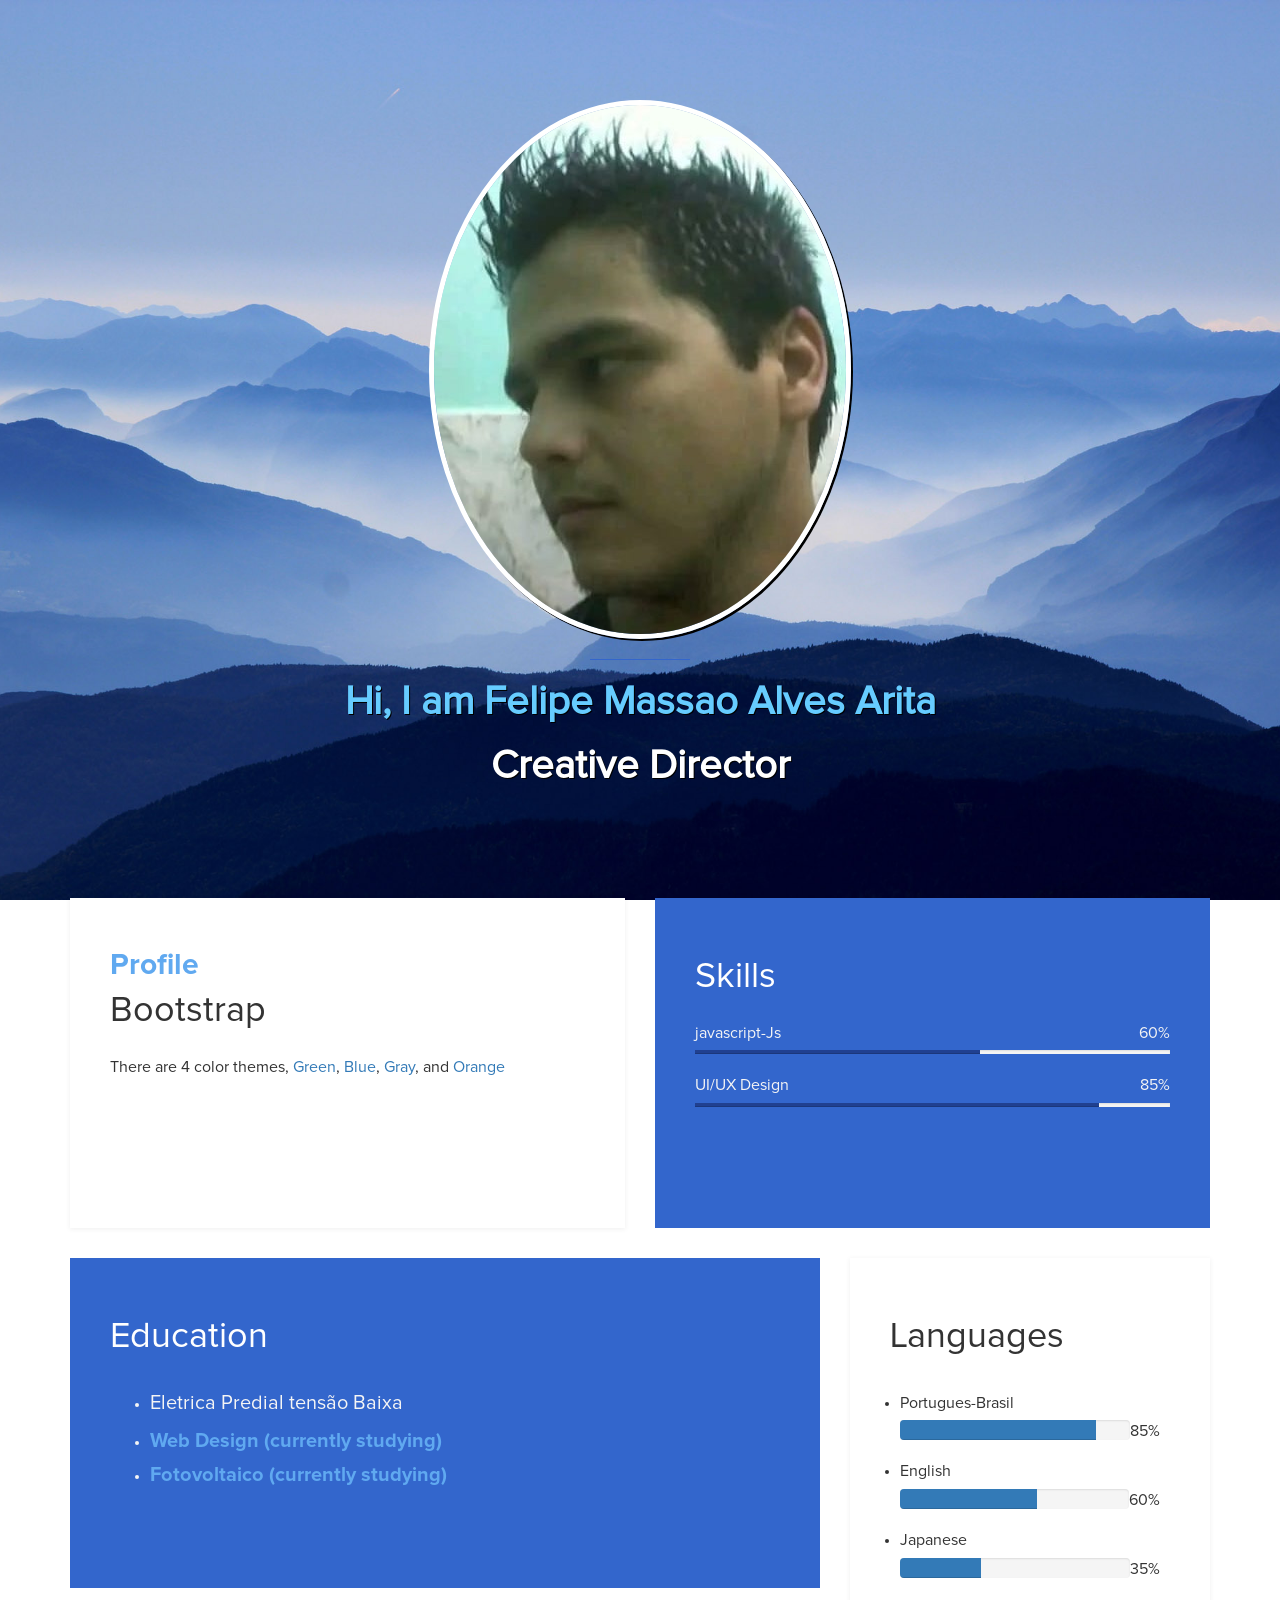
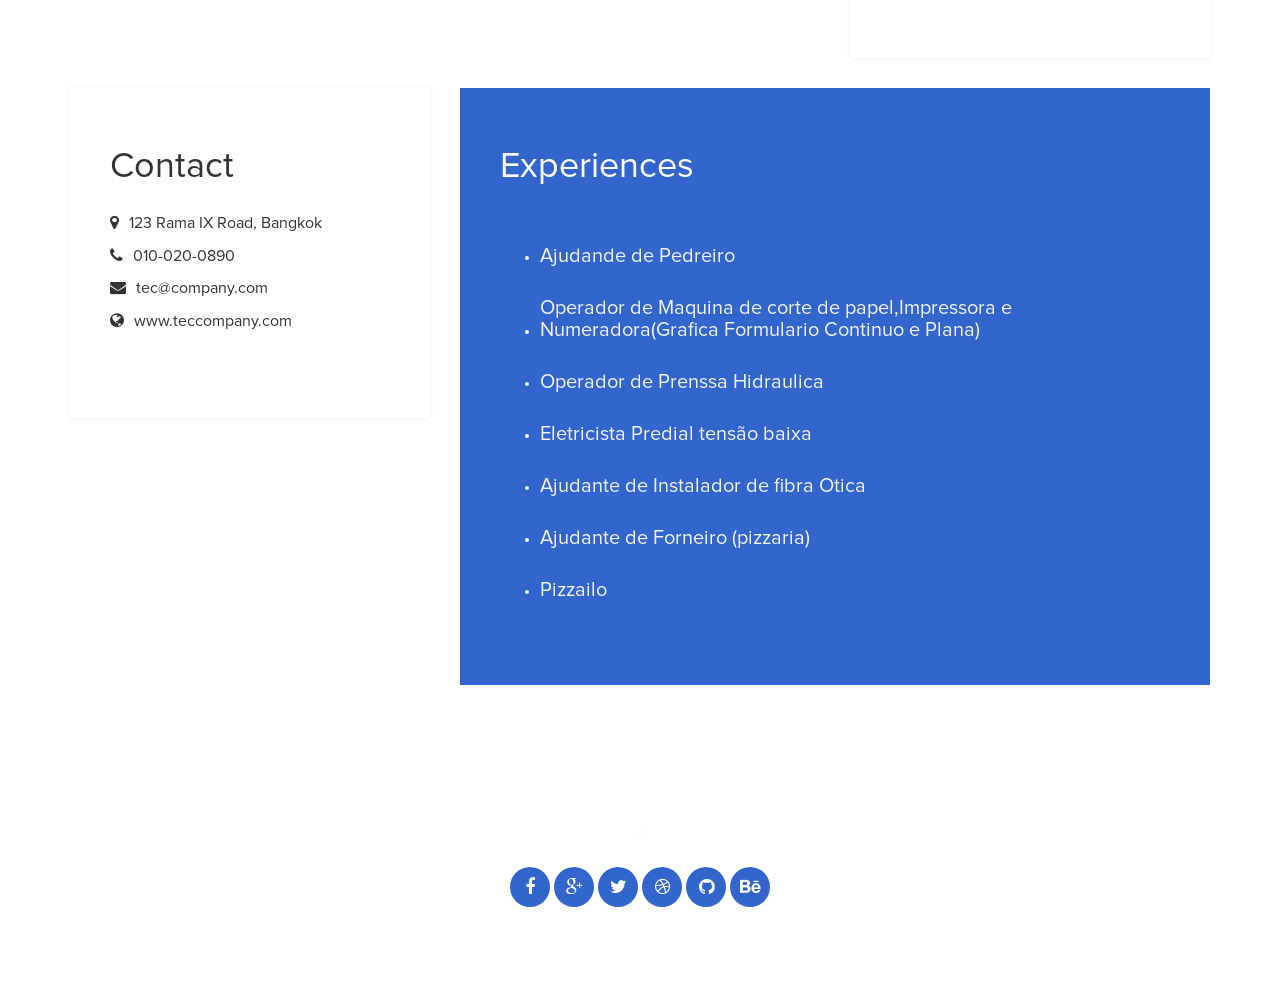
==== index.html @ 2ce12a71 "provaa" ====
<!DOCTYPE html>
<html lang="en">

<head>
	<meta charset="utf-8">
	<title>Prova</title>
	<meta http-equiv="X-UA-Compatible" content="IE=Edge">
	<meta name="viewport" content="width=device-width, initial-scale=1">
	<meta name="keywords" content="">
	<meta name="description" content="">
	
	<!-- stylesheet css -->
	<link rel="stylesheet" href="css/bootstrap.min.css">
	<link rel="stylesheet" href="css/font-awesome.min.css">
	<link rel="stylesheet" href="css/templatemo-blue.css">
</head>

<body data-spy="scroll" data-target=".navbar-collapse">

	<!-- preloader section -->
	<div class="preloader">
		<div class="sk-spinner sk-spinner-wordpress">
			<span class="sk-inner-circle"></span>
		</div>
	</div>

	<!-- header section -->
	<header>
		<div class="container">
			<div class="row">
				<div class="col-md-12 col-sm-12">
					<img src="images/soto1.jpeg" class="img-responsive img-circle tm-border"
						alt="">
					<hr>
					<h1 class="tm-title bold shadow">Hi, I am Felipe Massao Alves Arita</h1>
					<h1 class="white bold shadow">Creative Director</h1>
				</div>
			</div>
		</div>
	</header>

	<!-- about and skills section -->
	<section class="container">
		<div class="row">
			<div class="col-md-6 col-sm-12">
				<div class="about">
					<h3 class="accent">Profile</h3>
					<h2>Bootstrap</h2>
					<p>There are 4 color themes, <a href="index-green.html">Green</a>, <a href="index.html">Blue</a>, <a
							href="index-gray.html">Gray</a>, and <a href="index-orange.html">Orange</a></p>
				</div>
			</div>
			<div class="col-md-6 col-sm-12">
				<div class="skills">
					<h2 class="white">Skills</h2>
					<strong>javascript-Js</strong>
					<span class="pull-right">60%</span>
					<div class="progress">
						<div class="progress-bar progress-bar-primary" role="progressbar" aria-valuenow="60"
							aria-valuemin="0" aria-valuemax="100" style="width: 60%;"></div>
					</div>
					<strong>UI/UX Design</strong>
					<span class="pull-right">85%</span>
					<div class="progress">
						<div class="progress-bar progress-bar-primary" role="progressbar" aria-valuenow="85"
							aria-valuemin="0" aria-valuemax="100" style="width: 85%;"></div>
					</div>

				</div>
			</div>
		</div>
	</section>

	<!-- education and languages -->
	<section class="container">
		<div class="row">
			<div class="col-md-8 col-sm-12">
				<div class="education">
					<h2 class="white">Education</h2>
					<div class="education-content">
						<ul><li>
						<div class="education-school">
							<h5>Eletrica Predial tensão Baixa</h5><span></span>
						</div></li>
						<li><h5 class="education-title accent">Web Design (currently studying)</h5></li>
						<li><h5 class="education-title accent">Fotovoltaico (currently studying)</h5></li>
						
					</ul>
					</div>
				</div>
			</div>
			<div class="col-md-4 col-sm-12">
				<div class="languages">
					<h2>Languages</h2>
					<ul>
						<li>Portugues-Brasil</li>
						<span class="pull-right">85%</span>
						<div class="progress">
							<div class="progress-bar progress-bar-primary" role="progressbar" aria-valuenow="85"
								aria-valuemin="0" aria-valuemax="100" style="width: 85%;"></div>
						</div>
						<li>English </li>
						<span class="pull-right">60%</span>
						<div class="progress">
							<div class="progress-bar progress-bar-primary" role="progressbar" aria-valuenow="60"
								aria-valuemin="0" aria-valuemax="100" style="width: 60%;"></div>
						</div>
						<li>Japanese</li>
						<span class="pull-right">35%</span>
						<div class="progress">
							<div class="progress-bar progress-bar-primary" role="progressbar" aria-valuenow="35"
								aria-valuemin="0" aria-valuemax="100" style="width: 35%;"></div>
						</div>
					</ul>
				</div>
			</div>
		</div>
	</section>

	<!-- contact and experience -->
	<section class="container">
		<div class="row">
			<div class="col-md-4 col-sm-12">
				<div class="contact">
					<h2>Contact</h2>
					<p><i class="fa fa-map-marker"></i> 123 Rama IX Road, Bangkok</p>
					<p><i class="fa fa-phone"></i> 010-020-0890</p>
					<p><i class="fa fa-envelope"></i> tec@company.com</p>
					<p><i class="fa fa-globe"></i> www.teccompany.com</p>
				</div>
			</div>
			<div class="col-md-8 col-sm-12">
				<div class="experience">
					<h2 class="white">Experiences</h2>
					<div class="experience-content">
						<span></span>
						<ul>
							<li>
								<h5>
									<p class="education-description">Ajudande de Pedreiro</p>
								</h5>
							</li>

							<li>
								<h5>
									<p class="education-description">Operador de Maquina de corte de papel,Impressora e Numeradora(Grafica Formulario
										Continuo e Plana)</p>
								</h5>
							</li>
							<li>
								<h5>
									<p class="education-description">Operador de Prenssa Hidraulica </p>
								</h5>
							</li>
							
							<li>
								<h5>
									<p class="education-description">Eletricista Predial tensão baixa</p>
								</h5>
							</li>

							<li>
								<h5>
									<p class="education-description">Ajudante de Instalador de fibra Otica</p>
								</h5>
							</li>
							
							<li>
								<h5>
									<p class="education-description">Ajudante de Forneiro (pizzaria)</p>
								</h5>
							</li>
							<li>
								<h5>
									<p class="education-description">Pizzailo</p>
								</h5>
							</li>

						</ul>

					</div>
				</div>
			</div>
		</div>
	</section>

	<!-- footer section -->
	<footer>
		<div class="container">
			<div class="row">
				<div class="col-md-12 col-sm-12">
					<p> &copy;</p>
					<ul class="social-icons">
						<li><a href="#" class="fa fa-facebook"></a></li>
						<li><a href="#" class="fa fa-google-plus"></a></li>
						<li><a href="#" class="fa fa-twitter"></a></li>
						<li><a href="#" class="fa fa-dribbble"></a></li>
						<li><a href="#" class="fa fa-github"></a></li>
						<li><a href="#" class="fa fa-behance"></a></li>
					</ul>
				</div>
			</div>
		</div>
	</footer>

	<!-- javascript js -->
	<script src="js/jquery.js"></script>
	<script src="js/bootstrap.min.js"></script>
	<script src="js/jquery.backstretch.min.js"></script>
	<script src="js/custom.js"></script>

</body>

</html>
---- css/templatemo-blue.css ----
html, body {
  margin:0;border:0;padding:0;
  font-size:16px;
  font-family:'Proxima';
  overflow-x:hidden;
  position: relative;
  vertical-align: baseline;
}
img-responsive img-circle tm-border
html {
    -webkit-font-smoothing: antialiased;
}

h1 {font-size:40px;}
h2 {font-size:36px;}
h3 {font-size:30px;}
h4 {font-size:24px;}
h5 {font-size:20px;}
h6 {font-size:18px;}

h2 {
  padding-bottom: 14px;
}

.accent {
  font-family: 'Proxima Bold';
  line-height: 14px;
  color: #60A9F0;
}

.bold {
	font-weight: bold;
}

.tm-border {
	border: 5px solid #fff;
	box-shadow: 2px 2px #000;
}

.shadow {
	text-shadow: 1px 1px #000;
}

.tm-title {
	color: #66CCFF;
}

.white {
  color: #fff;
}

.about,.skills,
.education,.languages,
.contact, .experience {
  padding: 40px;
  min-height: 330px;
}

.education, .languages,
.contact, .experience {
  margin-top: 30px;
}

@font-face {
    font-family: 'Proxima';
    src: url(../fonts/ProximaNova-Regular.otf);
}

@font-face {
    font-family: 'Proxima Bold';
    src: url(../fonts/ProximaNova-Bold.otf);
}

/* preloader section */
.preloader {
  position: fixed;
  top: 0;
  left: 0;
   width: 100%;
  height: 100%;
   z-index: 99999;
   display: -webkit-flex;
    display: -ms-flexbox;
   display: flex;
   -webkit-flex-flow: row nowrap;
   -ms-flex-flow: row nowrap;
    flex-flow: row nowrap;
     -webkit-justify-content: center;
    -ms-flex-pack: center;
    justify-content: center;
    -webkit-align-items: center;
     -ms-flex-align: center;
     align-items: center;
    background: none repeat scroll 0 0 #fff;
  background: none repeat scroll 0 0 #f9f9f9;
}
.sk-spinner-wordpress.sk-spinner {
  background-color: #3366CC;
  width: 30px;
  height: 30px;
  border-radius: 30px;
  position: relative;
  -webkit-animation: sk-innerCircle 1s linear infinite;
          animation: sk-innerCircle 1s linear infinite; }
.sk-spinner-wordpress .sk-inner-circle {
  display: block;
  background-color: #fff;
  width: 8px;
  height: 8px;
  position: absolute;
  border-radius: 8px;
  top: 5px;
  left: 5px; }

@-webkit-keyframes sk-innerCircle {
  0% {
    -webkit-transform: rotate(0);
            transform: rotate(0); }

  100% {
    -webkit-transform: rotate(360deg);
            transform: rotate(360deg); } }

@keyframes sk-innerCircle {
  0% {
    -webkit-transform: rotate(0);
            transform: rotate(0); }

  100% {
    -webkit-transform: rotate(360deg);
            transform: rotate(360deg); } }

/* header section */
header {
  text-align: center;
  min-height: 100px;
  overflow: hidden;
  position: relative;
  padding-top: 100px;
  padding-bottom: 100px;
}
header img {
  display: inline-block !important;
}
header h2 {
  padding-top: 40px;
}
header hr {
  border-color: #3366CC;
  width: 100px;
}

/* about section */
.about {
  background: #fff;
  box-shadow: 0px 1px 5px rgba(50,50,50,0.08);
}

/* skills section */
.skills {
  background: #3366CC;
  color: #f5f5f5;
}
.skills .progress {
  border-radius: 0px;
  height: 4px;
}
.skills .progress .progress-bar-primary {
  background: #204090;
}
.skills strong {
  display: inline-block;
  font-weight: normal;
  padding-bottom: 6px;
}

/* education section */
.education {
  background: #3366CC;
  color: #f5f5f5;
}
.education .education-content {
  padding-bottom: 14px;
}
.education h5 {
  display: inline-block;
}
.education span {
  padding-right: 10px;
  padding-left: 20px;
}

/* languages section */
.languages {
  background: #fff;
 box-shadow: 0px 1px 5px rgba(50,50,50,0.08);
}
.languages ul {
  padding: 10px;
}
.languages ul li {
  padding-bottom: 6px;
}

/* contact section */
.contact {
  background: #fff;
 box-shadow: 0px 1px 5px rgba(50,50,50,0.08);
}
.contact .fa {
  padding-right: 6px;
}

/* experience section */
.experience {
  background: #3366CC;
  color: #f5f5f5;
}
.experience .experience-content {
  padding-bottom: 14px;
}
.experience h5 {
  display: inline-block;
}
.experience span {
  padding-right: 10px;
  padding-left: 20px;
}

/* footer section */
footer {
  color: #f9f9f9;
  text-align: center;
  padding-top: 140px;
  padding-bottom: 100px;
}

/* social icon section */
.social-icons {
  padding: 0;
  margin: 0;
}
.social-icons li {
  display: inline-block;
  list-style: none;
}
.social-icons li a {
  background: #3366CC;
  border-radius: 50%;
  color: #fff;
  text-decoration: none;
  font-size: 18px;
  width: 40px;
  height: 40px;
  line-height: 40px;
  text-align: center;
  transition: all 0.4s ease-in;
  position: relative;
  bottom: 10px;
  top: 10px;
}
.social-icons li a:hover {
  background: #202020;
  color: #fff;
}

@media ( max-width: 980px ) {
  .skills {
    margin-top: 30px;
  }
}

@media ( max-width: 360px ) {
  header h1 {
    font-size: 30px;
  }
  .about h2 {
    font-size: 24px;
  }
  .education h4,
  .experience h4 {
    font-size: 20px;
  }
}
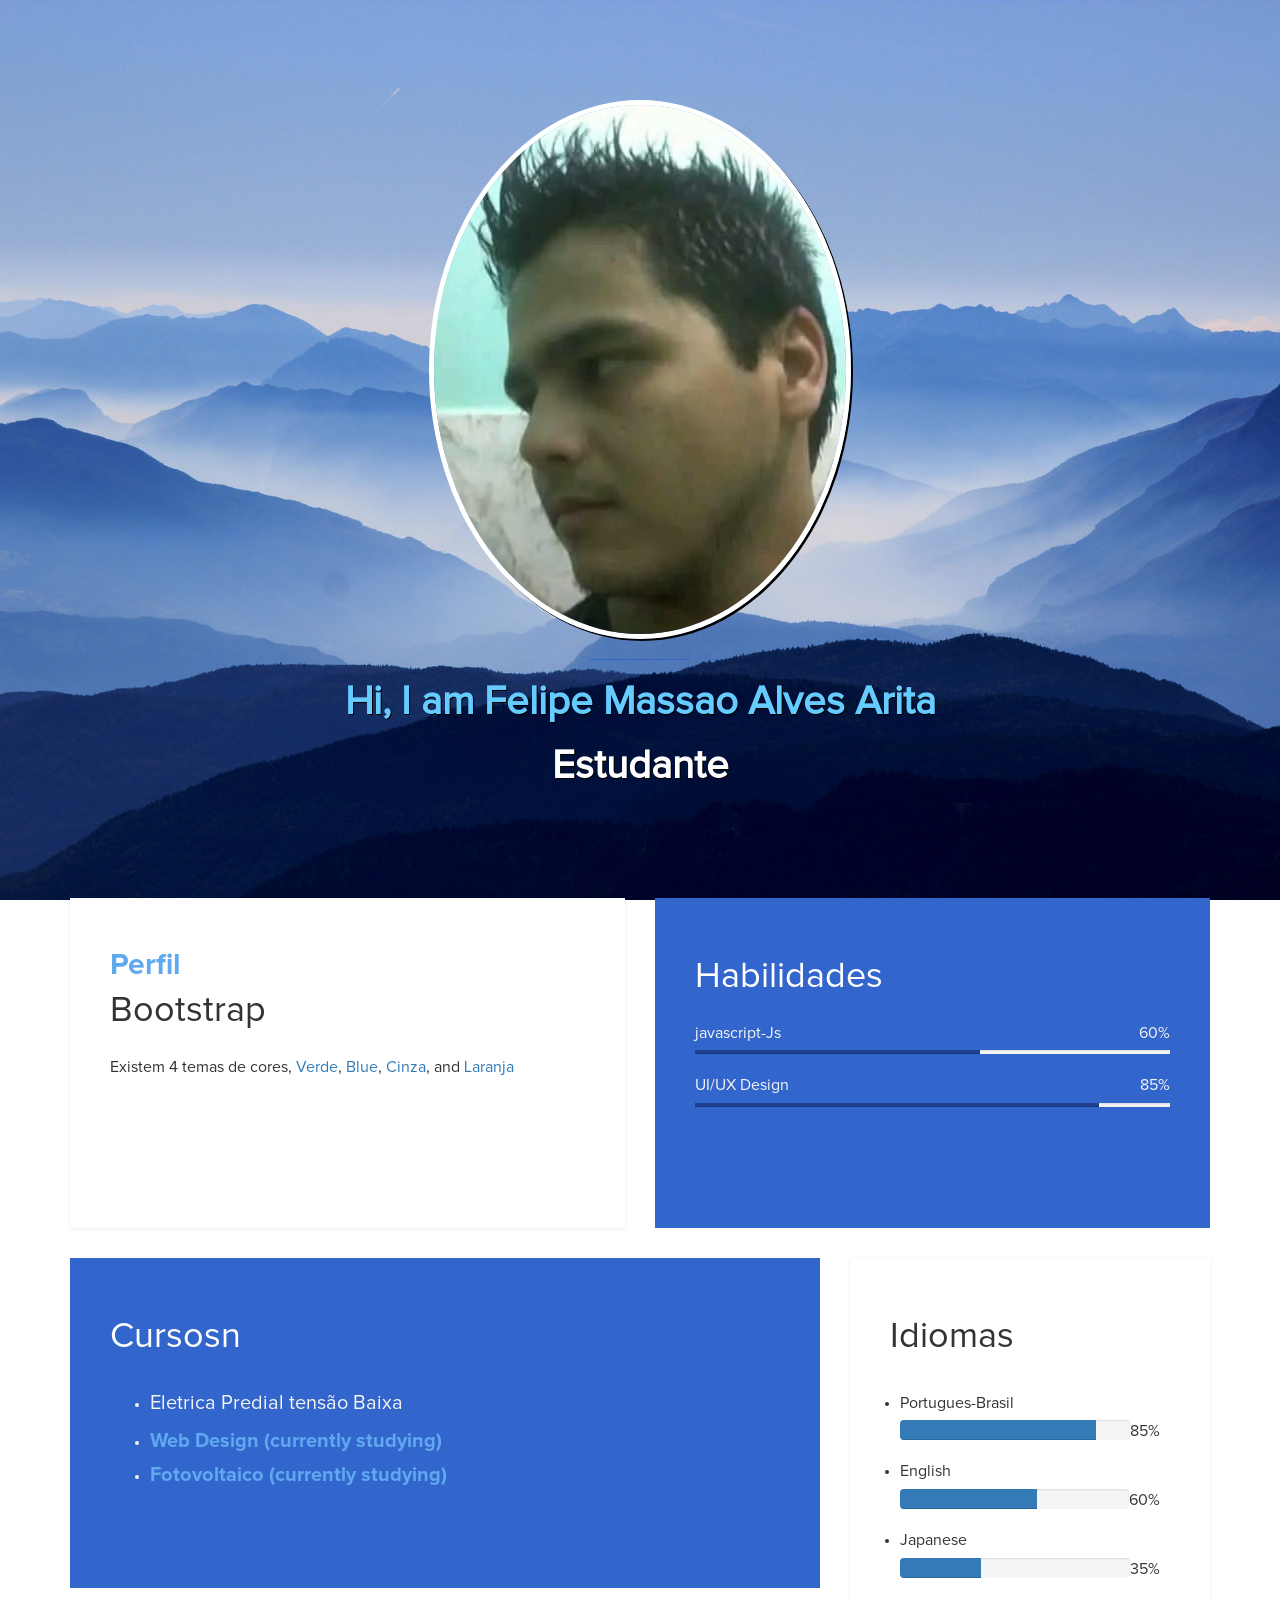
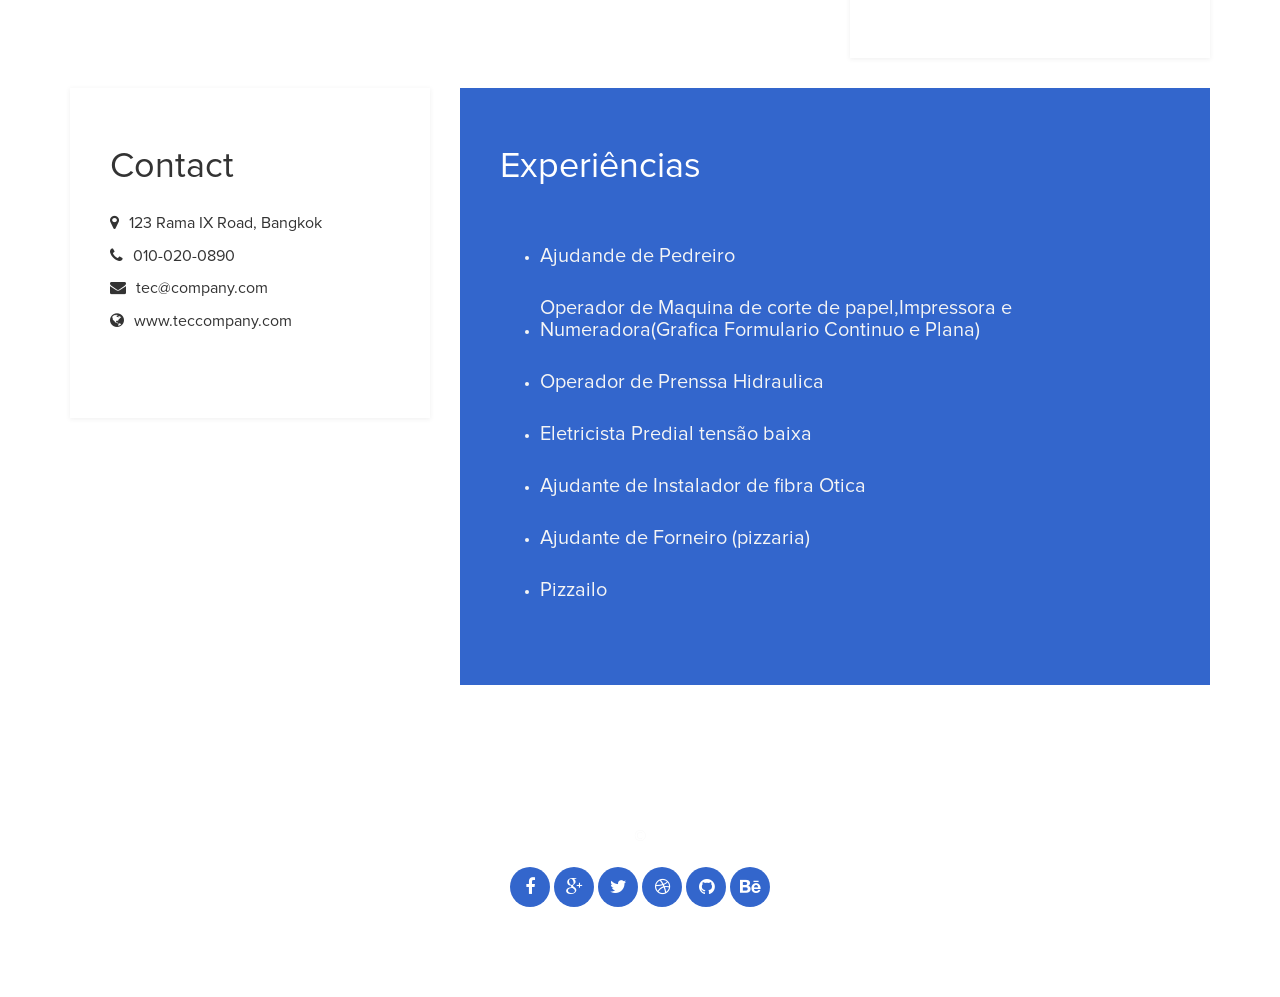
==== commit 2c38f36c: "Update index.html" ====
--- a/index.html
+++ b/index.html
@@ -33,7 +33,7 @@
 						alt="">
 					<hr>
 					<h1 class="tm-title bold shadow">Hi, I am Felipe Massao Alves Arita</h1>
-					<h1 class="white bold shadow">Creative Director</h1>
+					<h1 class="white bold shadow">Estudante</h1>
 				</div>
 			</div>
 		</div>
@@ -44,15 +44,15 @@
 		<div class="row">
 			<div class="col-md-6 col-sm-12">
 				<div class="about">
-					<h3 class="accent">Profile</h3>
+					<h3 class="accent">Perfil</h3>
 					<h2>Bootstrap</h2>
-					<p>There are 4 color themes, <a href="index-green.html">Green</a>, <a href="index.html">Blue</a>, <a
-							href="index-gray.html">Gray</a>, and <a href="index-orange.html">Orange</a></p>
+					<p>Existem 4 temas de cores, <a href="index-green.html">Verde</a>, <a href="index.html">Blue</a>, <a
+							href="index-gray.html">Cinza</a>, and <a href="index-orange.html">Laranja</a></p>
 				</div>
 			</div>
 			<div class="col-md-6 col-sm-12">
 				<div class="skills">
-					<h2 class="white">Skills</h2>
+					<h2 class="white">Habilidades</h2>
 					<strong>javascript-Js</strong>
 					<span class="pull-right">60%</span>
 					<div class="progress">
@@ -76,7 +76,7 @@
 		<div class="row">
 			<div class="col-md-8 col-sm-12">
 				<div class="education">
-					<h2 class="white">Education</h2>
+					<h2 class="white">Cursosn</h2>
 					<div class="education-content">
 						<ul><li>
 						<div class="education-school">
@@ -91,7 +91,7 @@
 			</div>
 			<div class="col-md-4 col-sm-12">
 				<div class="languages">
-					<h2>Languages</h2>
+					<h2>Idiomas</h2>
 					<ul>
 						<li>Portugues-Brasil</li>
 						<span class="pull-right">85%</span>
@@ -131,7 +131,7 @@
 			</div>
 			<div class="col-md-8 col-sm-12">
 				<div class="experience">
-					<h2 class="white">Experiences</h2>
+					<h2 class="white">Experiências</h2>
 					<div class="experience-content">
 						<span></span>
 						<ul>
@@ -211,4 +211,4 @@
 
 </body>
 
-</html>+</html>
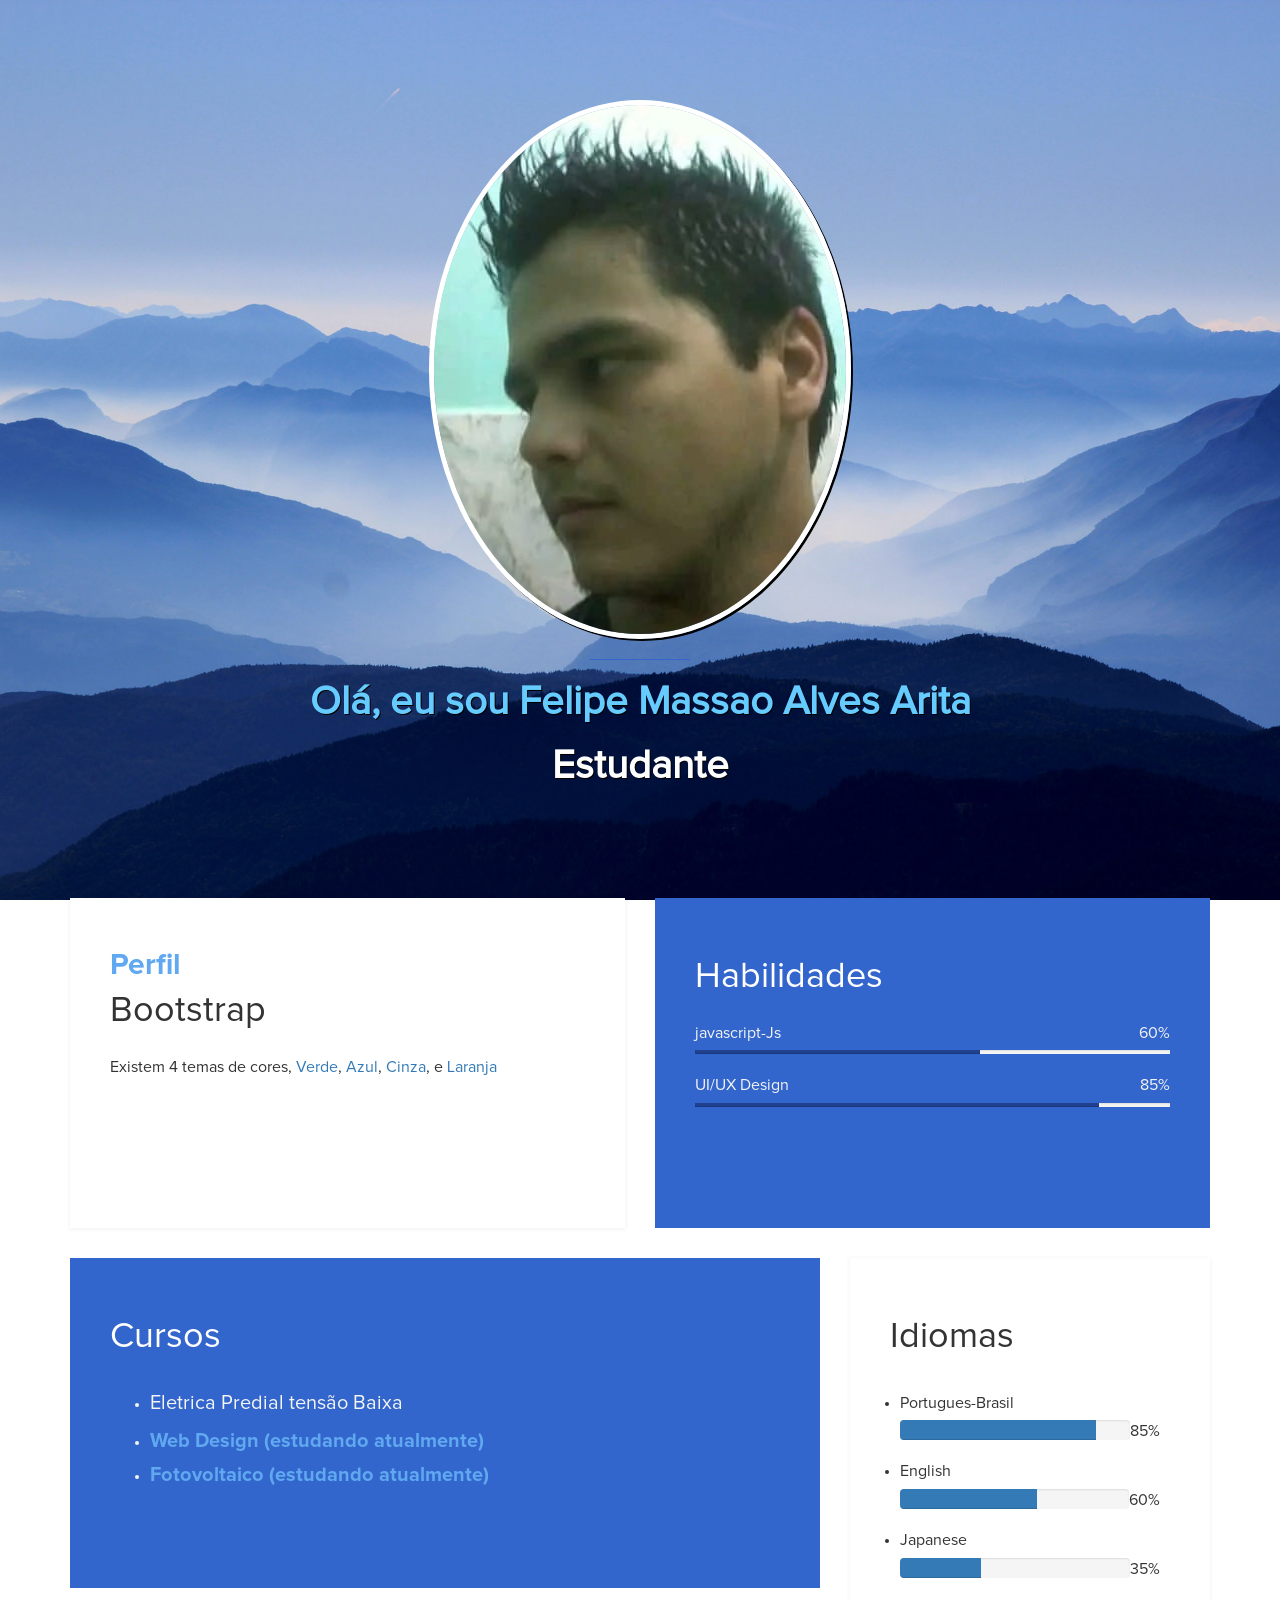
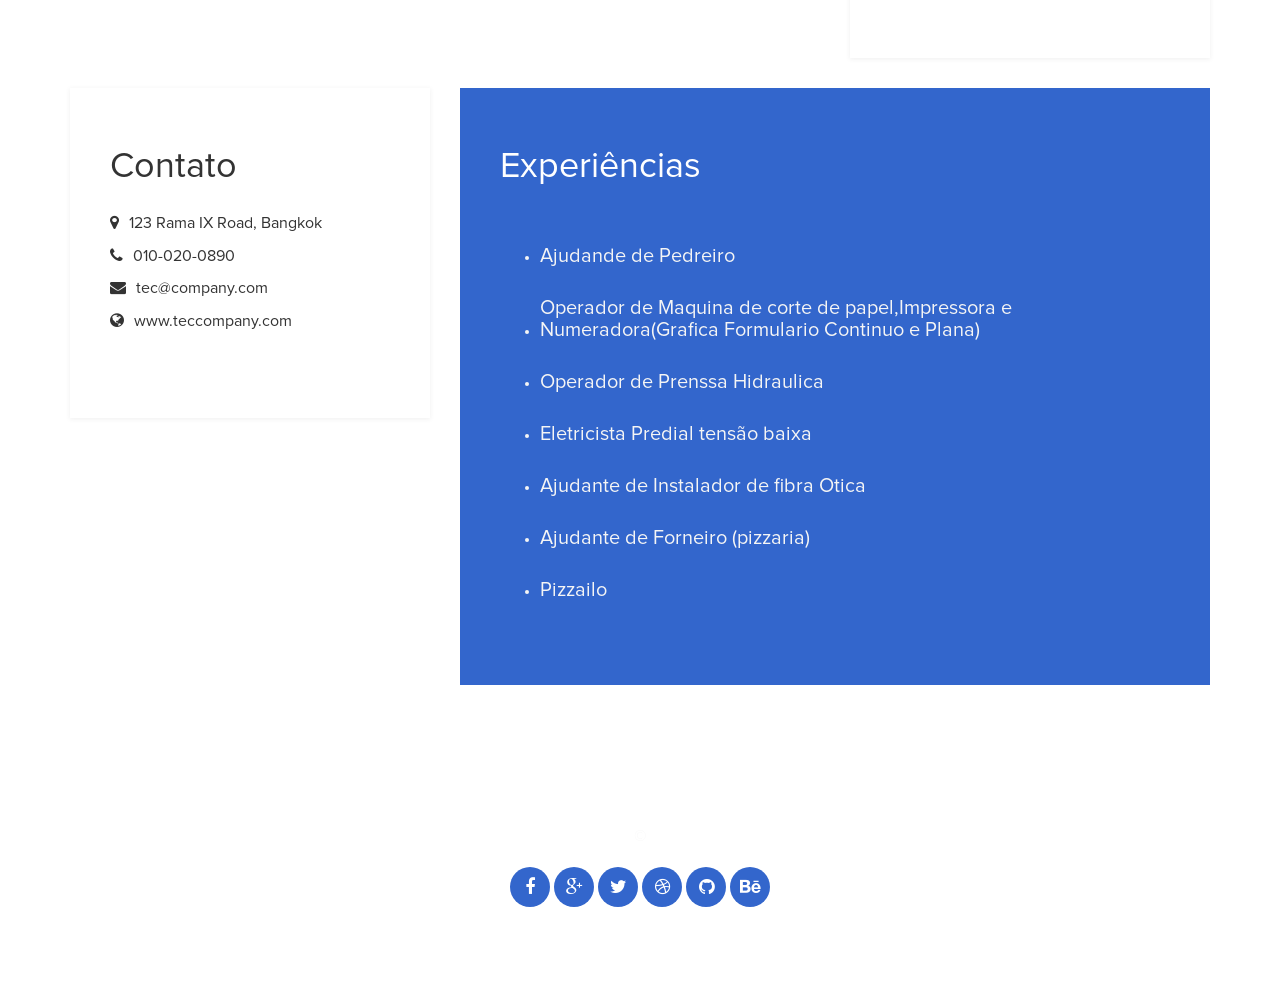
==== commit b14b7a31: "Update index.html" ====
--- a/index.html
+++ b/index.html
@@ -32,7 +32,7 @@
 					<img src="images/soto1.jpeg" class="img-responsive img-circle tm-border"
 						alt="">
 					<hr>
-					<h1 class="tm-title bold shadow">Hi, I am Felipe Massao Alves Arita</h1>
+					<h1 class="tm-title bold shadow">Olá, eu sou Felipe Massao Alves Arita</h1>
 					<h1 class="white bold shadow">Estudante</h1>
 				</div>
 			</div>
@@ -46,8 +46,8 @@
 				<div class="about">
 					<h3 class="accent">Perfil</h3>
 					<h2>Bootstrap</h2>
-					<p>Existem 4 temas de cores, <a href="index-green.html">Verde</a>, <a href="index.html">Blue</a>, <a
-							href="index-gray.html">Cinza</a>, and <a href="index-orange.html">Laranja</a></p>
+					<p>Existem 4 temas de cores, <a href="index-green.html">Verde</a>, <a href="index.html">Azul</a>, <a
+							href="index-gray.html">Cinza</a>, e <a href="index-orange.html">Laranja</a></p>
 				</div>
 			</div>
 			<div class="col-md-6 col-sm-12">
@@ -76,14 +76,14 @@
 		<div class="row">
 			<div class="col-md-8 col-sm-12">
 				<div class="education">
-					<h2 class="white">Cursosn</h2>
+					<h2 class="white">Cursos</h2>
 					<div class="education-content">
 						<ul><li>
 						<div class="education-school">
 							<h5>Eletrica Predial tensão Baixa</h5><span></span>
 						</div></li>
-						<li><h5 class="education-title accent">Web Design (currently studying)</h5></li>
-						<li><h5 class="education-title accent">Fotovoltaico (currently studying)</h5></li>
+						<li><h5 class="education-title accent">Web Design (estudando atualmente)</h5></li>
+						<li><h5 class="education-title accent">Fotovoltaico (estudando atualmente)</h5></li>
 						
 					</ul>
 					</div>
@@ -122,7 +122,7 @@
 		<div class="row">
 			<div class="col-md-4 col-sm-12">
 				<div class="contact">
-					<h2>Contact</h2>
+					<h2>Contato</h2>
 					<p><i class="fa fa-map-marker"></i> 123 Rama IX Road, Bangkok</p>
 					<p><i class="fa fa-phone"></i> 010-020-0890</p>
 					<p><i class="fa fa-envelope"></i> tec@company.com</p>
